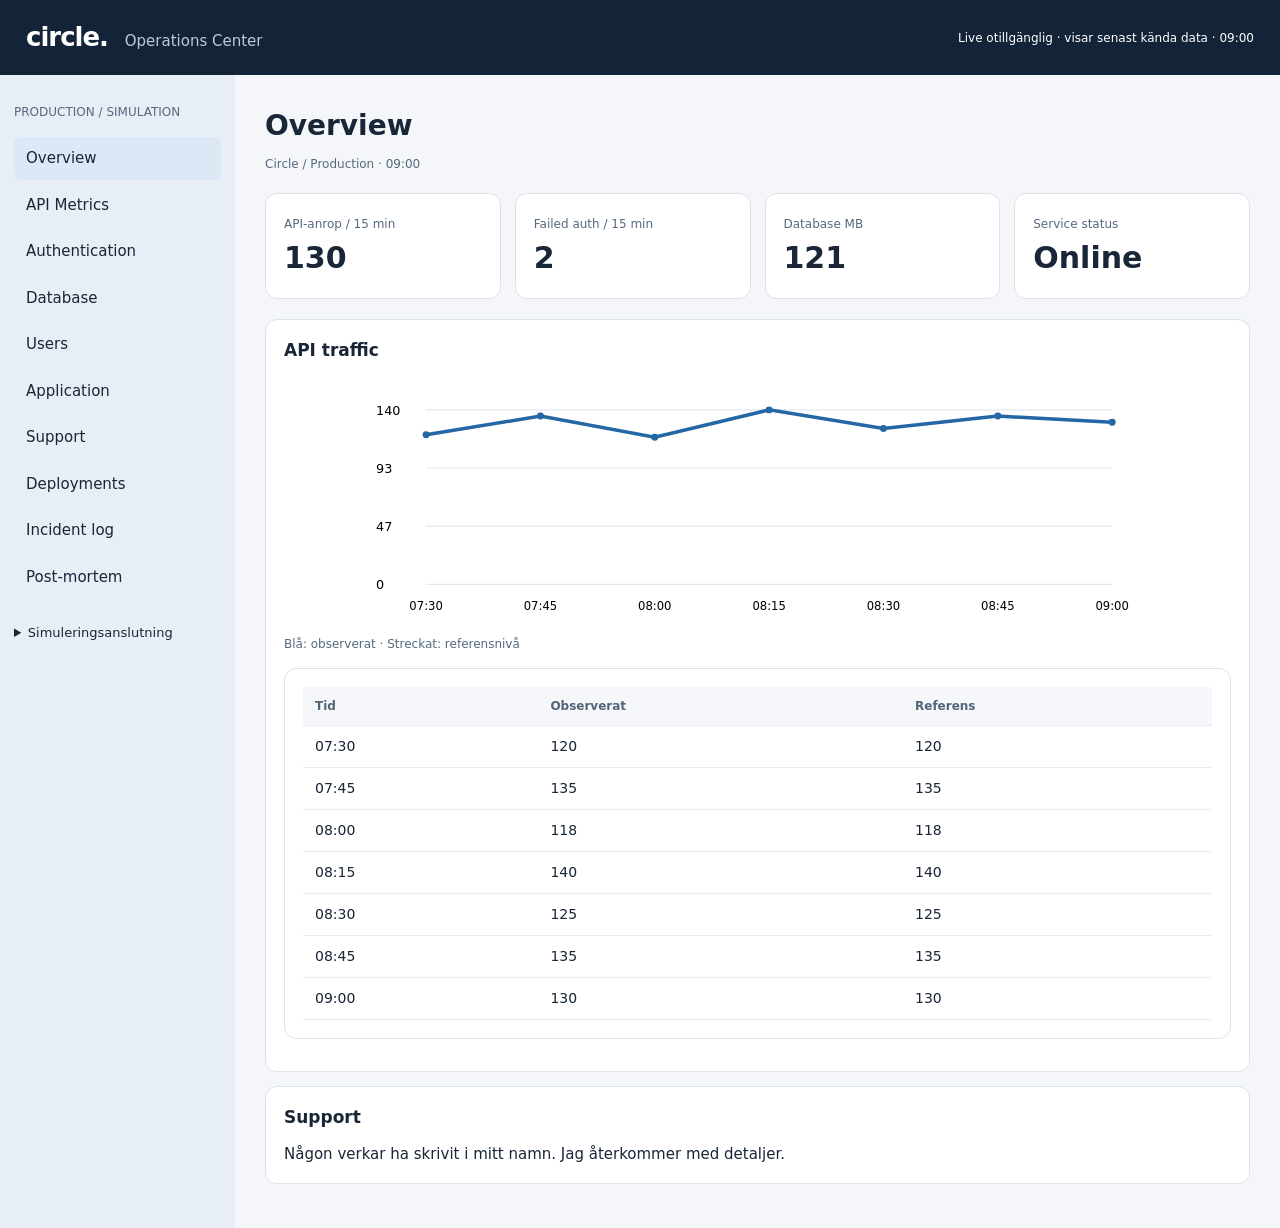
==== index.html @ 18e48a83 "Build Circle incident response simulator with live controls and local incident workspace" ====
<!doctype html><html lang="sv"><head><meta charset="utf-8"><meta name="viewport" content="width=device-width,initial-scale=1"><title>Circle · Operations Center</title><link rel="stylesheet" href="css/style.css"><script type="module" src="js/app.js"></script></head><body><header><div><strong>circle.</strong> <span>Operations Center</span></div><div id="status" role="status">Ansluter…</div></header><div class="layout"><aside><p class="eyebrow">PRODUCTION / SIMULATION</p><nav id="nav"></nav><details><summary>Simuleringsanslutning</summary><button id="refresh">Uppdatera nu</button><label>Reservkod<input id="code" placeholder="Kod från läraren"></label><button id="manual">Använd kod</button><button id="remote">Återgå till live</button></details></aside><main><section id="view"></section></main></div></body></html>
---- css/style.css ----
*{box-sizing:border-box}body{margin:0;background:#f4f6fa;color:#182638;font:15px/1.5 system-ui,sans-serif}header{background:#142438;color:#fff;display:flex;justify-content:space-between;align-items:center;padding:18px 26px;gap:12px}header strong{font-size:26px;letter-spacing:-1px}header span{color:#bacbdd;margin-left:12px}#status{font-size:12px;text-align:right}.layout{display:grid;grid-template-columns:235px minmax(0,1fr);min-height:90vh}aside{background:#e8eef5;padding:20px 14px}nav{display:grid;gap:4px}button,input,select,textarea{font:inherit}button{cursor:pointer;border:1px solid #cbd6e3;border-radius:7px;background:white;color:#182638;padding:8px 12px}button:hover,button.active{background:#dce8f6}nav button{text-align:left;border:0;background:transparent;padding:10px 12px}main{padding:30px;max-width:1250px;width:100%}h1{font-size:28px;margin:0 0 8px}h2{font-size:17px;margin:0 0 12px}p{margin:8px 0 16px}.eyebrow,small,.muted{color:#56697d;font-size:12px}.cards{display:grid;grid-template-columns:repeat(auto-fit,minmax(170px,1fr));gap:14px;margin:20px 0}.panel{background:white;border:1px solid #dce3eb;border-radius:12px;padding:18px;margin:14px 0;overflow:auto}.cards .panel{margin:0}.metric{font-size:30px;font-weight:650;font-variant-numeric:tabular-nums}table{width:100%;border-collapse:collapse;text-align:left;font-size:14px}td,th{padding:10px 12px;border-bottom:1px solid #e7edf3;vertical-align:top}th{background:#f5f7fa;color:#536478;font-size:12px}label{display:block;margin:10px 0}input,select,textarea{width:100%;border:1px solid #b8c7d7;border-radius:6px;padding:9px;background:#fff;color:inherit}textarea{min-height:90px;resize:vertical}details{margin-top:25px;font-size:13px}details button{margin:5px 0;width:100%}.actions{display:flex;flex-wrap:wrap;gap:8px;margin:12px 0}.primary{background:#20558d;color:#fff;border-color:#20558d}.primary:hover{background:#17416e}svg{width:100%;max-height:250px}a{color:#20558d}pre{white-space:pre-wrap;overflow-wrap:anywhere}.teacher{max-width:900px;margin:auto;padding:24px}.teacher label:has(input[type=checkbox]){display:flex;gap:10px;align-items:center}.teacher input[type=checkbox]{width:auto}.warning{color:#95510c}@media(max-width:700px){.layout{grid-template-columns:1fr}nav{display:flex;flex-wrap:wrap}aside{padding:10px}main{padding:15px}header span{display:none}}
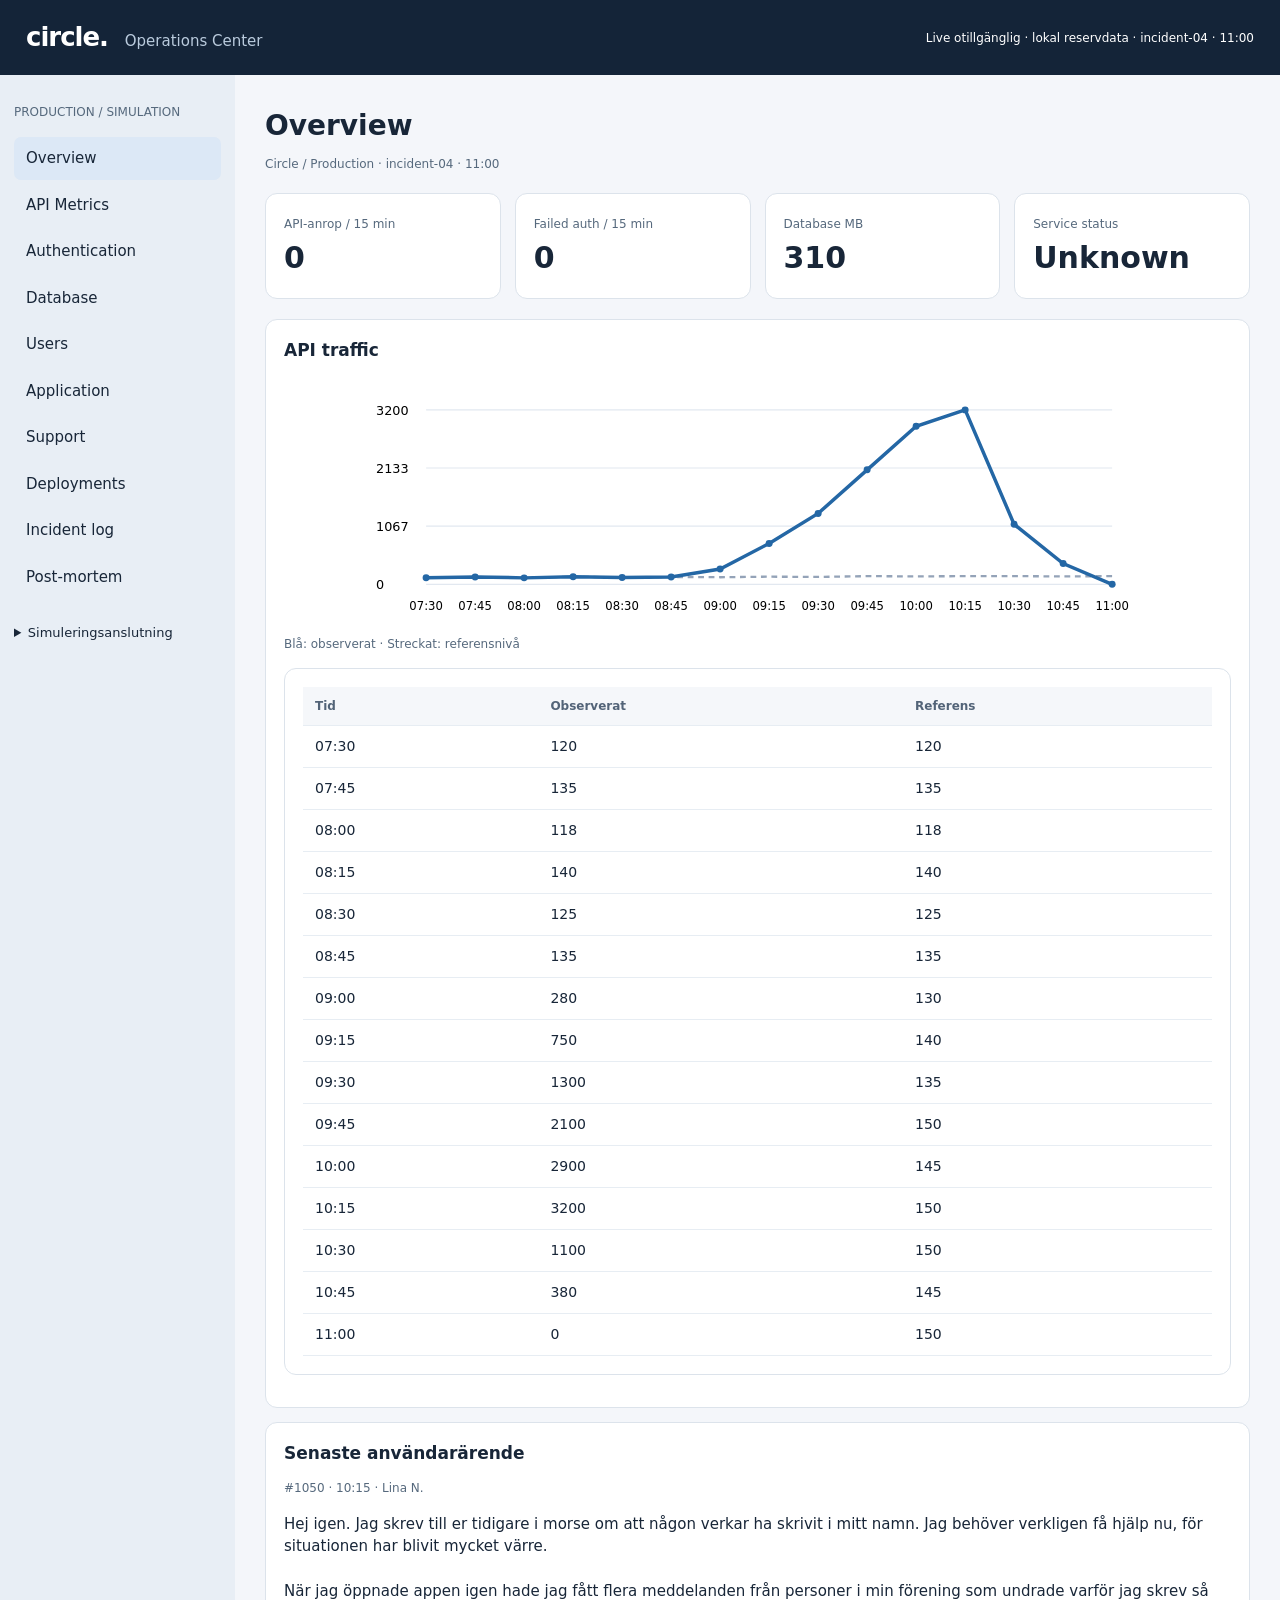
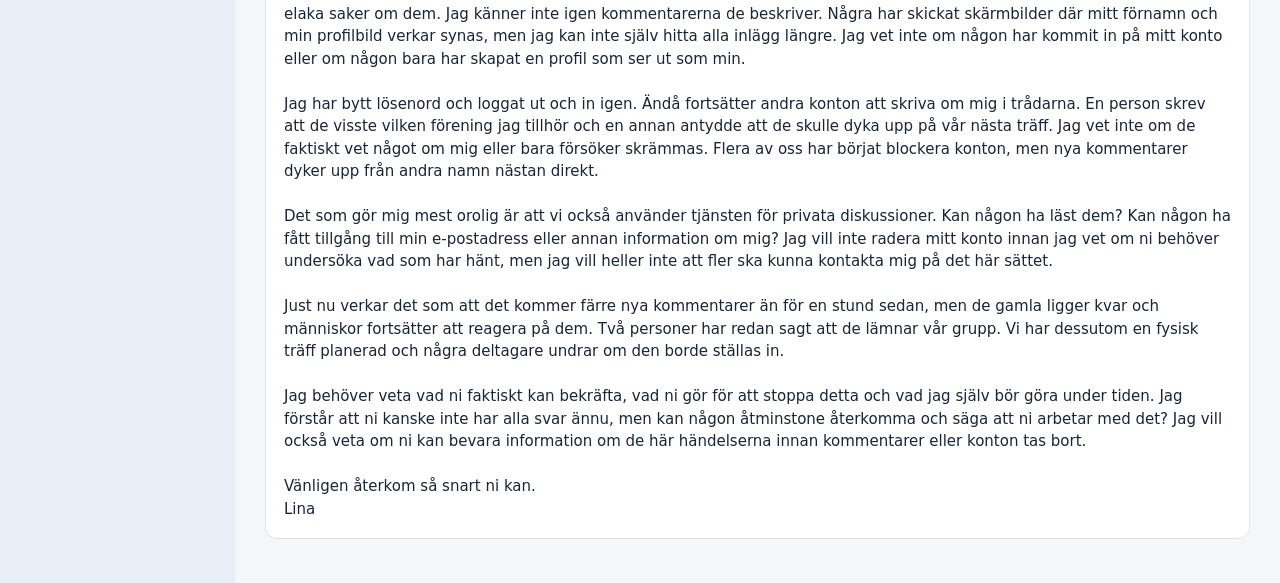
==== commit c61f4da2: "Prepare nine incident stages, live sliders, resilient synchronization and model tests" ====
--- a/index.html
+++ b/index.html
@@ -1 +1 @@
-<!doctype html><html lang="sv"><head><meta charset="utf-8"><meta name="viewport" content="width=device-width,initial-scale=1"><title>Circle · Operations Center</title><link rel="stylesheet" href="css/style.css"><script type="module" src="js/app.js"></script></head><body><header><div><strong>circle.</strong> <span>Operations Center</span></div><div id="status" role="status">Ansluter…</div></header><div class="layout"><aside><p class="eyebrow">PRODUCTION / SIMULATION</p><nav id="nav"></nav><details><summary>Simuleringsanslutning</summary><button id="refresh">Uppdatera nu</button><label>Reservkod<input id="code" placeholder="Kod från läraren"></label><button id="manual">Använd kod</button><button id="remote">Återgå till live</button></details></aside><main><section id="view"></section></main></div></body></html>+<!doctype html><html lang="sv"><head><meta charset="utf-8"><meta name="viewport" content="width=device-width,initial-scale=1"><title>Circle · Operations Center</title><link rel="stylesheet" href="css/style.css"><script type="module" src="js/app.js?v=2"></script></head><body><header><div><strong>circle.</strong> <span>Operations Center</span></div><div id="status" role="status">Ansluter…</div></header><div class="layout"><aside><p class="eyebrow">PRODUCTION / SIMULATION</p><nav id="nav"></nav><details><summary>Simuleringsanslutning</summary><button id="refresh">Uppdatera nu</button><label>Reservkod<input id="code" placeholder="Kod från läraren"></label><button id="manual">Använd kod</button><button id="remote">Återställ anslutning / återgå till live</button></details></aside><main><section id="view"></section></main></div></body></html>
